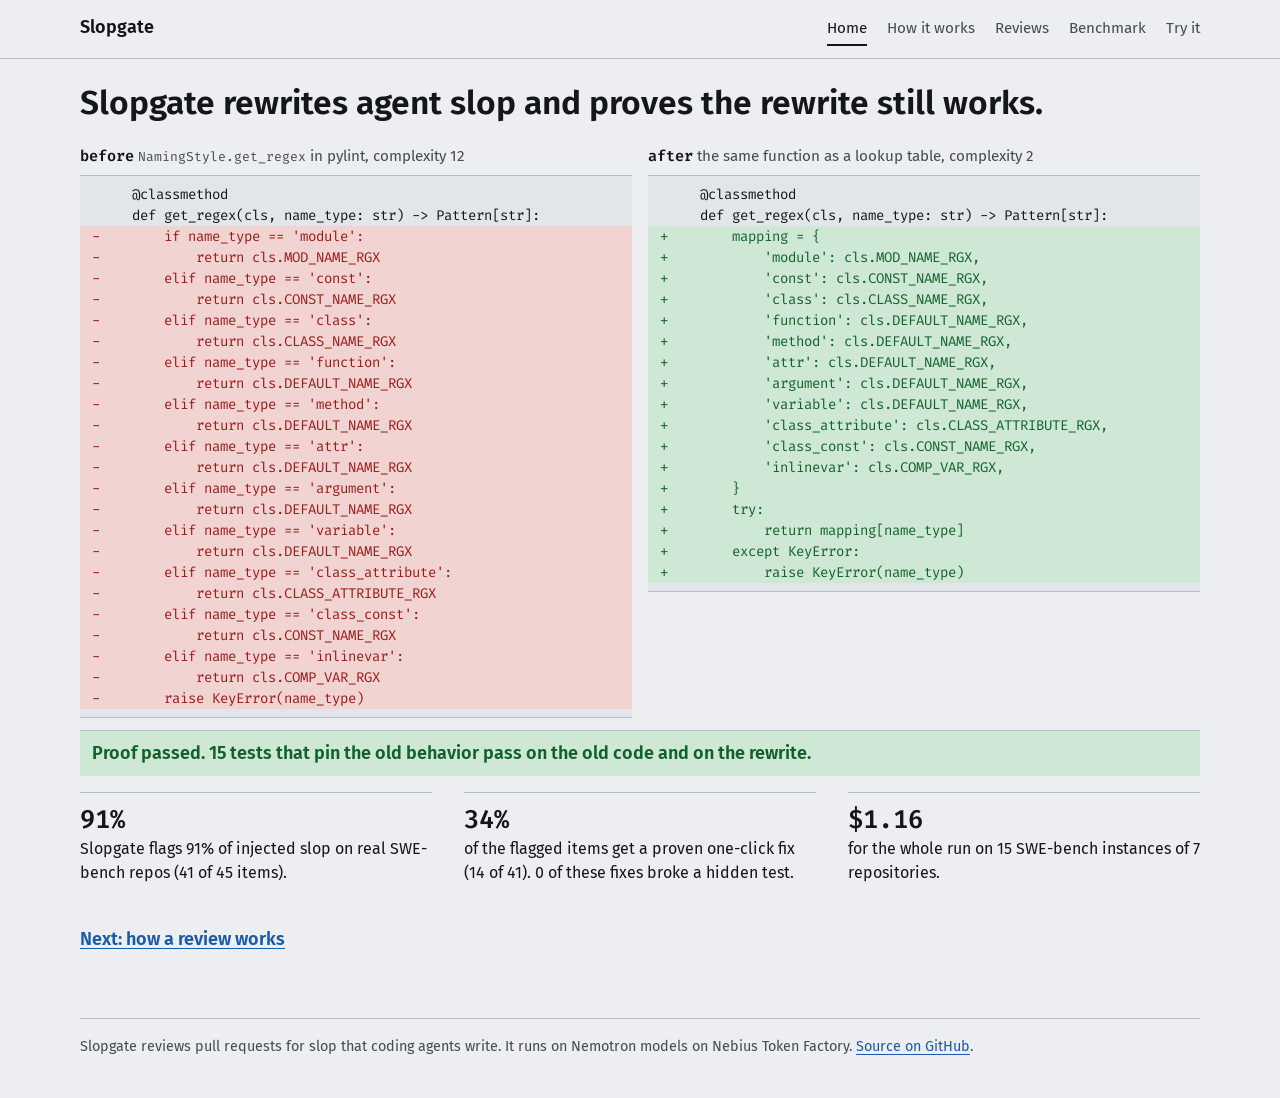
==== docs/demo/index.html @ ee25173a "ticket-64: feat(demo): add the 5-page showcase site with recorded reviews and a live try-it panel Pa" ====
<!doctype html>
<html lang="en">
<head>
<meta charset="utf-8">
<meta name="viewport" content="width=device-width, initial-scale=1">
<title>Slopgate</title>
<link rel="stylesheet" href="style.css">
</head>
<body>
<header class="top"><div class="topbar"><a class="brand" href="index.html">Slopgate</a><nav aria-label="Pages"><a href="index.html" aria-current="page">Home</a><a href="how.html">How it works</a><a href="reviews.html">Reviews</a><a href="benchmark.html">Benchmark</a><a href="try.html">Try it</a></nav></div></header>
<main>
<h1>Slopgate rewrites agent slop and proves the rewrite still works.</h1>
<div class="wide pair">
<figure><figcaption><span class="tag">before</span> <code>NamingStyle.get_regex</code> in pylint, complexity 12</figcaption><pre class="diff" tabindex="0"><code><span class="l ctx">     @classmethod</span><span class="l ctx">     def get_regex(cls, name_type: str) -&gt; Pattern[str]:</span><span class="l del">-        if name_type == &#x27;module&#x27;:</span><span class="l del">-            return cls.MOD_NAME_RGX</span><span class="l del">-        elif name_type == &#x27;const&#x27;:</span><span class="l del">-            return cls.CONST_NAME_RGX</span><span class="l del">-        elif name_type == &#x27;class&#x27;:</span><span class="l del">-            return cls.CLASS_NAME_RGX</span><span class="l del">-        elif name_type == &#x27;function&#x27;:</span><span class="l del">-            return cls.DEFAULT_NAME_RGX</span><span class="l del">-        elif name_type == &#x27;method&#x27;:</span><span class="l del">-            return cls.DEFAULT_NAME_RGX</span><span class="l del">-        elif name_type == &#x27;attr&#x27;:</span><span class="l del">-            return cls.DEFAULT_NAME_RGX</span><span class="l del">-        elif name_type == &#x27;argument&#x27;:</span><span class="l del">-            return cls.DEFAULT_NAME_RGX</span><span class="l del">-        elif name_type == &#x27;variable&#x27;:</span><span class="l del">-            return cls.DEFAULT_NAME_RGX</span><span class="l del">-        elif name_type == &#x27;class_attribute&#x27;:</span><span class="l del">-            return cls.CLASS_ATTRIBUTE_RGX</span><span class="l del">-        elif name_type == &#x27;class_const&#x27;:</span><span class="l del">-            return cls.CONST_NAME_RGX</span><span class="l del">-        elif name_type == &#x27;inlinevar&#x27;:</span><span class="l del">-            return cls.COMP_VAR_RGX</span><span class="l del">-        raise KeyError(name_type)</span></code></pre></figure>
<figure><figcaption><span class="tag">after</span> the same function as a lookup table, complexity 2</figcaption><pre class="diff" tabindex="0"><code><span class="l ctx">     @classmethod</span><span class="l ctx">     def get_regex(cls, name_type: str) -&gt; Pattern[str]:</span><span class="l add">+        mapping = {</span><span class="l add">+            &#x27;module&#x27;: cls.MOD_NAME_RGX,</span><span class="l add">+            &#x27;const&#x27;: cls.CONST_NAME_RGX,</span><span class="l add">+            &#x27;class&#x27;: cls.CLASS_NAME_RGX,</span><span class="l add">+            &#x27;function&#x27;: cls.DEFAULT_NAME_RGX,</span><span class="l add">+            &#x27;method&#x27;: cls.DEFAULT_NAME_RGX,</span><span class="l add">+            &#x27;attr&#x27;: cls.DEFAULT_NAME_RGX,</span><span class="l add">+            &#x27;argument&#x27;: cls.DEFAULT_NAME_RGX,</span><span class="l add">+            &#x27;variable&#x27;: cls.DEFAULT_NAME_RGX,</span><span class="l add">+            &#x27;class_attribute&#x27;: cls.CLASS_ATTRIBUTE_RGX,</span><span class="l add">+            &#x27;class_const&#x27;: cls.CONST_NAME_RGX,</span><span class="l add">+            &#x27;inlinevar&#x27;: cls.COMP_VAR_RGX,</span><span class="l add">+        }</span><span class="l add">+        try:</span><span class="l add">+            return mapping[name_type]</span><span class="l add">+        except KeyError:</span><span class="l add">+            raise KeyError(name_type)</span></code></pre></figure>
</div>
<p class="wide verdict ok">Proof passed. 15 tests that pin the old behavior pass on the old code and on the rewrite.</p>
<ul class="wide figures">
<li><b class="num">91%</b><span>Slopgate flags 91% of injected slop on real SWE-bench repos (41 of 45 items).</span></li>
<li><b class="num">34%</b><span>of the flagged items get a proven one-click fix (14 of 41). 0 of these fixes broke a hidden test.</span></li>
<li><b class="num">$1.16</b><span>for the whole run on 15 SWE-bench instances of 7 repositories.</span></li>
</ul>
<p class="next"><a href="how.html">Next: how a review works</a></p>
</main>
<footer><p>Slopgate reviews pull requests for slop that coding agents write. It runs on Nemotron models on Nebius Token Factory. <a href="https://github.com/agno-nymous/slopgate">Source on GitHub</a>.</p></footer>

</body>
</html>
---- docs/demo/style.css ----
@font-face { font-family: "Fira Sans"; font-weight: 400; font-style: normal; font-display: swap; src: url(fonts/fira-sans-latin-400-normal.woff2) format("woff2"); }
@font-face { font-family: "Fira Sans"; font-weight: 600; font-style: normal; font-display: swap; src: url(fonts/fira-sans-latin-600-normal.woff2) format("woff2"); }
@font-face { font-family: "Fira Code"; font-weight: 400; font-style: normal; font-display: swap; src: url(fonts/fira-code-latin-400-normal.woff2) format("woff2"); }
@font-face { font-family: "Fira Code"; font-weight: 600; font-style: normal; font-display: swap; src: url(fonts/fira-code-latin-600-normal.woff2) format("woff2"); }

:root {
  --ground: #eceef1;
  --paper: #e2e5e9;
  --ink: #14171a;
  --muted: #444b53;
  --rule: #b9bfc6;
  --link: #1a5aa8;
  --keep: #11622a;
  --keep-wash: #cfe8d6;
  --drop: #9a1c1b;
  --drop-wash: #f1d3d1;
  --note: #5f4300;
  --note-wash: #e8dfbf;
  --hunk: #4a525a;
  --sans: "Fira Sans", system-ui, -apple-system, "Segoe UI", sans-serif;
  --mono: "Fira Code", ui-monospace, "SF Mono", Menlo, Consolas, monospace;
  color-scheme: light;
}
@media (prefers-color-scheme: dark) {
  :root {
    --ground: #14171b; --paper: #1b2025; --ink: #e6e9ec; --muted: #a3abb4; --rule: #343b43; --link: #7db3f2;
    --keep: #72d08d; --keep-wash: #17301f; --drop: #ff9490; --drop-wash: #3a1b1b; --note: #e6c66d; --note-wash: #33290f; --hunk: #9aa3ad;
    color-scheme: dark;
  }
}

* { box-sizing: border-box; }
html { font-size: 100%; -webkit-text-size-adjust: 100%; }
body { margin: 0; background: var(--ground); color: var(--ink); font: 400 1.0625rem/1.6 var(--sans); }
@media (min-width: 48rem) { body { font-size: 1.125rem; } }

a { color: var(--link); text-underline-offset: 0.18em; transition: color 150ms; }
a:hover { color: var(--ink); }
:focus-visible { outline: 2px solid var(--link); outline-offset: 2px; }
code { font-family: var(--mono); font-size: 0.86em; font-variant-ligatures: none; }
h1, h2 { font-family: var(--sans); font-weight: 600; text-wrap: balance; margin: 0; }
h1 { font-size: clamp(1.65rem, 1.2rem + 1.5vw, 2.1rem); line-height: 1.22; }
h2 { font-size: 1.25rem; line-height: 1.3; margin-top: 2.5rem; }
p { margin: 1rem 0 0; max-width: 55ch; text-wrap: pretty; }
::placeholder { color: var(--muted); opacity: 1; }
h1, h2, p, li, summary { overflow-wrap: anywhere; }
ul, ol { margin: 0; padding: 0; }

.top { border-bottom: 1px solid var(--rule); }
.topbar { max-width: 72rem; margin: 0 auto; padding: 0.75rem max(16px, env(safe-area-inset-right, 0px)) 0.75rem max(16px, env(safe-area-inset-left, 0px)); display: flex; flex-wrap: wrap; align-items: baseline; justify-content: space-between; gap: 0.25rem 1.5rem; }
.brand { font-weight: 600; color: var(--ink); text-decoration: none; }
nav { display: flex; flex-wrap: wrap; gap: 0.25rem 1.25rem; font-size: 0.95rem; }
nav a { color: var(--muted); text-decoration: none; padding: 0.25rem 0; border-bottom: 2px solid transparent; }
nav a:hover { color: var(--ink); }
nav a[aria-current] { color: var(--ink); border-bottom-color: var(--ink); }

main, footer { max-width: 72rem; margin: 0 auto; padding-left: max(16px, env(safe-area-inset-left, 0px)); padding-right: max(16px, env(safe-area-inset-right, 0px)); }
main { padding-top: 1.5rem; padding-bottom: 1rem; }
main > * { max-width: 45rem; }
main > p { max-width: 55ch; }
main > .wide, main > h1 { max-width: none; }
footer { padding-top: 1rem; padding-bottom: 2.5rem; color: var(--muted); font-size: 0.9rem; }
footer p { border-top: 1px solid var(--rule); padding-top: 1rem; margin-top: 2rem; max-width: none; }
.next { margin-top: 2.5rem; font-weight: 600; }
.sr { position: absolute; width: 1px; height: 1px; overflow: hidden; clip-path: inset(50%); white-space: nowrap; }
.ok { color: var(--keep); font-weight: 600; }

pre.diff { margin: 0; padding: 0.5rem 0; overflow-x: auto; background: var(--paper); border-top: 1px solid var(--rule); border-bottom: 1px solid var(--rule); font: 400 0.875rem/1.5 var(--mono); font-variant-ligatures: none; tab-size: 4; max-width: 100%; }
pre.diff code { font: inherit; display: block; min-width: max-content; }
.l { display: block; padding: 0 12px; white-space: pre; }
.add { background: var(--keep-wash); color: var(--keep); }
.del { background: var(--drop-wash); color: var(--drop); }
.hunk { color: var(--hunk); }
.ctx { color: var(--ink); }
.cmd { margin-top: 0.5rem; }
.tests { margin-top: 0.5rem; max-height: 28rem; }

.verdict { margin: 0.75rem 0 0; padding: 0.5rem 12px; font-weight: 600; border-top: 1px solid var(--rule); }
.verdict.ok { background: var(--keep-wash); color: var(--keep); }

.pair { display: grid; grid-template-columns: 1fr; gap: 1.5rem 1rem; margin-top: 1.25rem; }
@media (min-width: 62rem) { .pair { grid-template-columns: 1fr 1fr; } }
.pair figure { margin: 0; min-width: 0; }
figcaption { font-size: 0.95rem; color: var(--muted); margin-bottom: 0.4rem; }
.tag { font-family: var(--mono); font-weight: 600; color: var(--ink); }

.figures { list-style: none; margin-top: 1rem; display: grid; gap: 1rem 2rem; }
@media (min-width: 62rem) { .figures { grid-template-columns: repeat(3, 1fr); } }
.figures li { display: grid; gap: 0.1rem; align-content: start; padding-top: 0.75rem; border-top: 1px solid var(--rule); font-size: 1rem; line-height: 1.5; }
.num { font: 600 1.6rem/1.2 var(--mono); font-variant-ligatures: none; }

.flow { list-style: none; margin-top: 1.5rem; }
.flow li { display: grid; grid-template-columns: 2rem 1fr; gap: 0 0.5rem; padding: 0.9rem 0; border-top: 1px solid var(--rule); }
.flow h2 { margin: 0; font-size: 1.1rem; }
.flow p { margin: 0.2rem 0 0; }
.n { font: 600 1rem/1.6 var(--mono); color: var(--muted); }
.sandbox { margin-top: 0; padding: 0 12px; border: 1px solid var(--ink); }
.sandbox .flow { margin-top: 0; }
.sandbox .label { max-width: none; margin: 0; padding: 0.4rem 0; font: 600 0.85rem/1.4 var(--mono); }
.sandbox .flow li:first-child { border-top: 1px solid var(--rule); }

.list { list-style: none; margin-top: 1.5rem; }
.list li { padding: 1rem 0; border-top: 1px solid var(--rule); }
.list h2 { margin: 0; font-size: 1.2rem; }
.list p { margin: 0.2rem 0 0; }
.meta { color: var(--muted); font-size: 0.95rem; }
.kind code { font-weight: 400; color: var(--muted); }
.facts { color: var(--muted); }
section { margin-top: 0.5rem; }
section > .diff { margin-top: 1rem; }

details { margin-top: 1rem; }
summary { cursor: pointer; font-weight: 600; }
details > pre, details > table { margin-top: 0.75rem; }
.times table { border-collapse: collapse; width: 100%; max-width: 45rem; font-size: 0.95rem; }
.times td { padding: 0.35rem 0; border-top: 1px solid var(--rule); vertical-align: middle; }
.times th { text-align: left; font-weight: 600; padding: 0.25rem 0; }
.times th.r { text-align: right; padding-right: 0.75rem; }
.times .r { text-align: right; font-family: var(--mono); padding: 0.35rem 0.75rem; white-space: nowrap; }
.times .bar { width: 30%; padding: 0; display: table-cell; }
.times .bar i { display: block; height: 6px; background: var(--ink); }
.note { color: var(--muted); font-size: 0.95rem; }

.waffle { margin-top: 1rem; display: grid; gap: 0.5rem; }
.row { display: grid; grid-template-columns: 9.5rem 1fr 4rem; gap: 0.25rem 0.75rem; align-items: center; border-top: 1px solid var(--rule); padding-top: 0.5rem; }
.row .kind { font-size: 0.8rem; }
.cells { display: flex; flex-wrap: wrap; gap: 3px; }
.cell { display: inline-block; width: 14px; height: 14px; border: 1px solid var(--ink); }
.cell.proven { background: var(--keep); border-color: var(--keep); }
.cell.note { background: transparent; }
.cell.missed { background: var(--hunk); border-color: var(--hunk); }
.count { font: 400 0.85rem var(--mono); text-align: right; color: var(--muted); }
.legend { color: var(--muted); font-size: 0.95rem; }
.legend span { margin-right: 1rem; white-space: nowrap; }
@media (max-width: 40rem) { .row { grid-template-columns: 1fr auto; } .row .cells { grid-column: 1 / -1; grid-row: 2; } }

.steps { margin: 1rem 0 0 1.25rem; max-width: 45rem; }
.steps li { margin-top: 0.75rem; padding-left: 0.25rem; max-width: 55ch; }
.steps .diff { margin-top: 0.5rem; }

.live { margin-top: 1.5rem; max-width: 45rem; }
.live .note, .live .verdict { max-width: 55ch; }

@media (prefers-reduced-motion: reduce) { * { transition: none !important; animation: none !important; } }
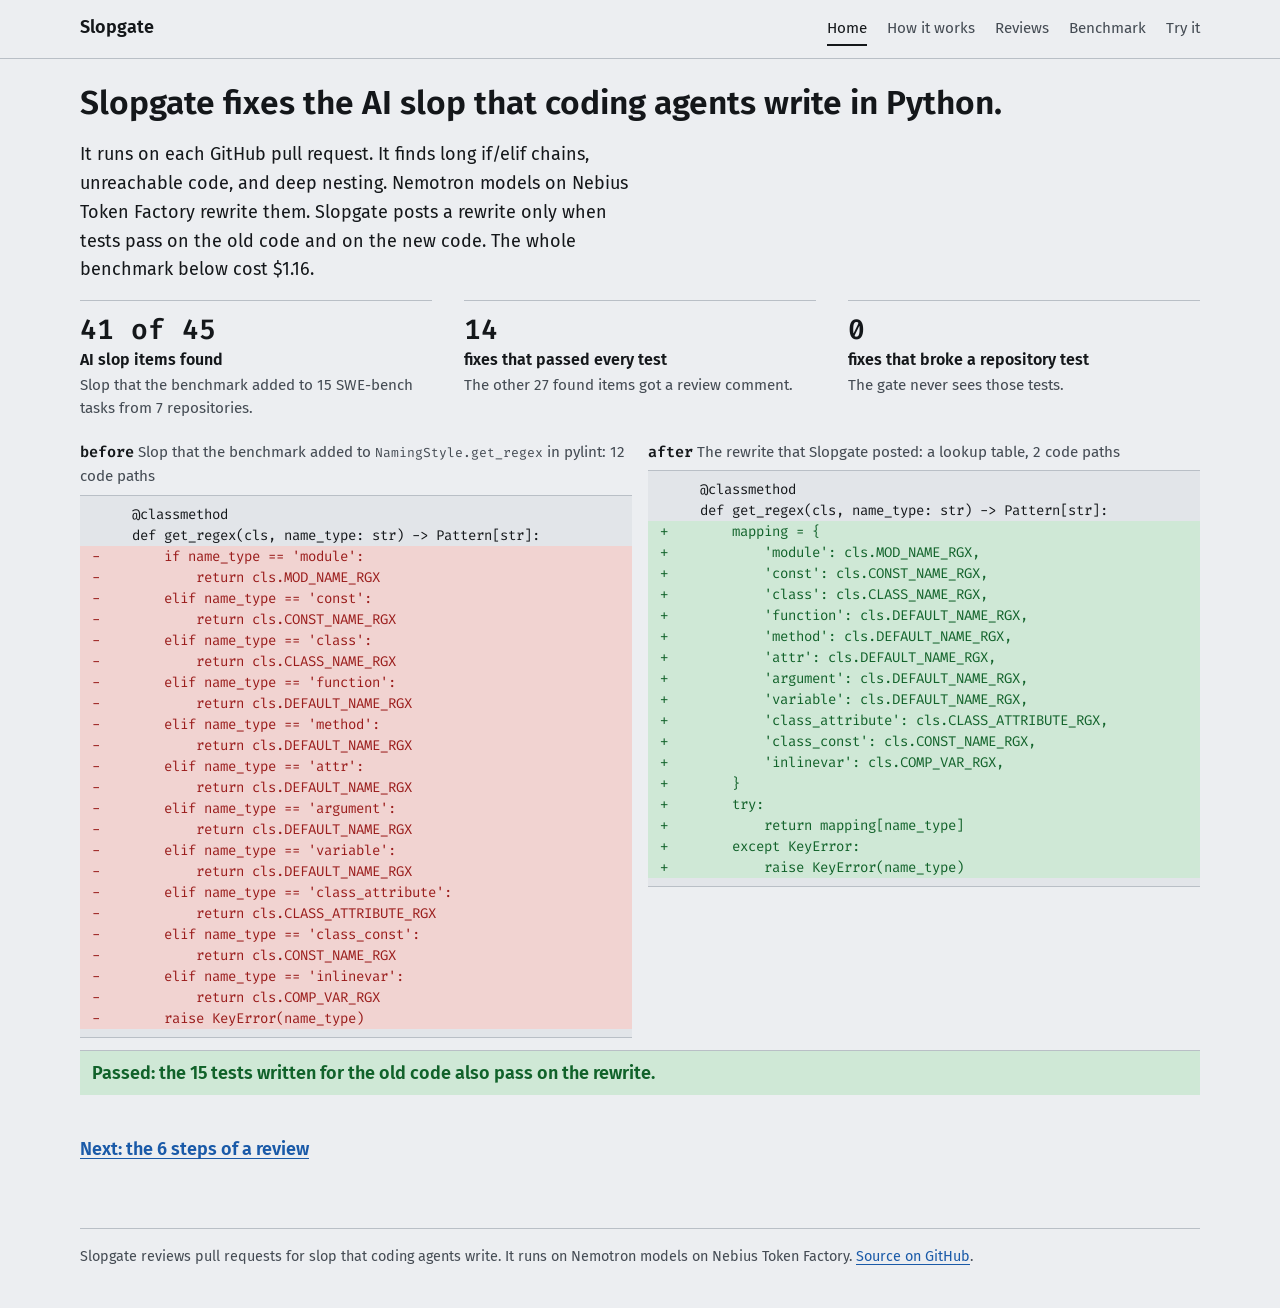
==== commit 3115d373: "ticket-64: feat(demo): rewrite the showcase copy in plain words and name the AI slop Co-Authored-By:" ====
--- a/docs/demo/index.html
+++ b/docs/demo/index.html
@@ -9,18 +9,19 @@
 <body>
 <header class="top"><div class="topbar"><a class="brand" href="index.html">Slopgate</a><nav aria-label="Pages"><a href="index.html" aria-current="page">Home</a><a href="how.html">How it works</a><a href="reviews.html">Reviews</a><a href="benchmark.html">Benchmark</a><a href="try.html">Try it</a></nav></div></header>
 <main>
-<h1>Slopgate rewrites agent slop and proves the rewrite still works.</h1>
+<h1>Slopgate fixes the AI slop that coding agents write in Python.</h1>
+<p>It runs on each GitHub pull request. It finds long if/elif chains, unreachable code, and deep nesting. Nemotron models on Nebius Token Factory rewrite them. Slopgate posts a rewrite only when tests pass on the old code and on the new code. The whole benchmark below cost $1.16.</p>
+<ul class="wide figures">
+<li><b class="num">41 of 45</b><span class="what">AI slop items found</span><span class="more">Slop that the benchmark added to 15 SWE-bench tasks from 7 repositories.</span></li>
+<li><b class="num">14</b><span class="what">fixes that passed every test</span><span class="more">The other 27 found items got a review comment.</span></li>
+<li><b class="num">0</b><span class="what">fixes that broke a repository test</span><span class="more">The gate never sees those tests.</span></li>
+</ul>
 <div class="wide pair">
-<figure><figcaption><span class="tag">before</span> <code>NamingStyle.get_regex</code> in pylint, complexity 12</figcaption><pre class="diff" tabindex="0"><code><span class="l ctx">     @classmethod</span><span class="l ctx">     def get_regex(cls, name_type: str) -&gt; Pattern[str]:</span><span class="l del">-        if name_type == &#x27;module&#x27;:</span><span class="l del">-            return cls.MOD_NAME_RGX</span><span class="l del">-        elif name_type == &#x27;const&#x27;:</span><span class="l del">-            return cls.CONST_NAME_RGX</span><span class="l del">-        elif name_type == &#x27;class&#x27;:</span><span class="l del">-            return cls.CLASS_NAME_RGX</span><span class="l del">-        elif name_type == &#x27;function&#x27;:</span><span class="l del">-            return cls.DEFAULT_NAME_RGX</span><span class="l del">-        elif name_type == &#x27;method&#x27;:</span><span class="l del">-            return cls.DEFAULT_NAME_RGX</span><span class="l del">-        elif name_type == &#x27;attr&#x27;:</span><span class="l del">-            return cls.DEFAULT_NAME_RGX</span><span class="l del">-        elif name_type == &#x27;argument&#x27;:</span><span class="l del">-            return cls.DEFAULT_NAME_RGX</span><span class="l del">-        elif name_type == &#x27;variable&#x27;:</span><span class="l del">-            return cls.DEFAULT_NAME_RGX</span><span class="l del">-        elif name_type == &#x27;class_attribute&#x27;:</span><span class="l del">-            return cls.CLASS_ATTRIBUTE_RGX</span><span class="l del">-        elif name_type == &#x27;class_const&#x27;:</span><span class="l del">-            return cls.CONST_NAME_RGX</span><span class="l del">-        elif name_type == &#x27;inlinevar&#x27;:</span><span class="l del">-            return cls.COMP_VAR_RGX</span><span class="l del">-        raise KeyError(name_type)</span></code></pre></figure>
-<figure><figcaption><span class="tag">after</span> the same function as a lookup table, complexity 2</figcaption><pre class="diff" tabindex="0"><code><span class="l ctx">     @classmethod</span><span class="l ctx">     def get_regex(cls, name_type: str) -&gt; Pattern[str]:</span><span class="l add">+        mapping = {</span><span class="l add">+            &#x27;module&#x27;: cls.MOD_NAME_RGX,</span><span class="l add">+            &#x27;const&#x27;: cls.CONST_NAME_RGX,</span><span class="l add">+            &#x27;class&#x27;: cls.CLASS_NAME_RGX,</span><span class="l add">+            &#x27;function&#x27;: cls.DEFAULT_NAME_RGX,</span><span class="l add">+            &#x27;method&#x27;: cls.DEFAULT_NAME_RGX,</span><span class="l add">+            &#x27;attr&#x27;: cls.DEFAULT_NAME_RGX,</span><span class="l add">+            &#x27;argument&#x27;: cls.DEFAULT_NAME_RGX,</span><span class="l add">+            &#x27;variable&#x27;: cls.DEFAULT_NAME_RGX,</span><span class="l add">+            &#x27;class_attribute&#x27;: cls.CLASS_ATTRIBUTE_RGX,</span><span class="l add">+            &#x27;class_const&#x27;: cls.CONST_NAME_RGX,</span><span class="l add">+            &#x27;inlinevar&#x27;: cls.COMP_VAR_RGX,</span><span class="l add">+        }</span><span class="l add">+        try:</span><span class="l add">+            return mapping[name_type]</span><span class="l add">+        except KeyError:</span><span class="l add">+            raise KeyError(name_type)</span></code></pre></figure>
+<figure><figcaption><span class="tag">before</span> Slop that the benchmark added to <code>NamingStyle.get_regex</code> in pylint: 12 code paths</figcaption><pre class="diff" tabindex="0"><code><span class="l ctx">     @classmethod</span><span class="l ctx">     def get_regex(cls, name_type: str) -&gt; Pattern[str]:</span><span class="l del">-        if name_type == &#x27;module&#x27;:</span><span class="l del">-            return cls.MOD_NAME_RGX</span><span class="l del">-        elif name_type == &#x27;const&#x27;:</span><span class="l del">-            return cls.CONST_NAME_RGX</span><span class="l del">-        elif name_type == &#x27;class&#x27;:</span><span class="l del">-            return cls.CLASS_NAME_RGX</span><span class="l del">-        elif name_type == &#x27;function&#x27;:</span><span class="l del">-            return cls.DEFAULT_NAME_RGX</span><span class="l del">-        elif name_type == &#x27;method&#x27;:</span><span class="l del">-            return cls.DEFAULT_NAME_RGX</span><span class="l del">-        elif name_type == &#x27;attr&#x27;:</span><span class="l del">-            return cls.DEFAULT_NAME_RGX</span><span class="l del">-        elif name_type == &#x27;argument&#x27;:</span><span class="l del">-            return cls.DEFAULT_NAME_RGX</span><span class="l del">-        elif name_type == &#x27;variable&#x27;:</span><span class="l del">-            return cls.DEFAULT_NAME_RGX</span><span class="l del">-        elif name_type == &#x27;class_attribute&#x27;:</span><span class="l del">-            return cls.CLASS_ATTRIBUTE_RGX</span><span class="l del">-        elif name_type == &#x27;class_const&#x27;:</span><span class="l del">-            return cls.CONST_NAME_RGX</span><span class="l del">-        elif name_type == &#x27;inlinevar&#x27;:</span><span class="l del">-            return cls.COMP_VAR_RGX</span><span class="l del">-        raise KeyError(name_type)</span></code></pre></figure>
+<figure><figcaption><span class="tag">after</span> The rewrite that Slopgate posted: a lookup table, 2 code paths</figcaption><pre class="diff" tabindex="0"><code><span class="l ctx">     @classmethod</span><span class="l ctx">     def get_regex(cls, name_type: str) -&gt; Pattern[str]:</span><span class="l add">+        mapping = {</span><span class="l add">+            &#x27;module&#x27;: cls.MOD_NAME_RGX,</span><span class="l add">+            &#x27;const&#x27;: cls.CONST_NAME_RGX,</span><span class="l add">+            &#x27;class&#x27;: cls.CLASS_NAME_RGX,</span><span class="l add">+            &#x27;function&#x27;: cls.DEFAULT_NAME_RGX,</span><span class="l add">+            &#x27;method&#x27;: cls.DEFAULT_NAME_RGX,</span><span class="l add">+            &#x27;attr&#x27;: cls.DEFAULT_NAME_RGX,</span><span class="l add">+            &#x27;argument&#x27;: cls.DEFAULT_NAME_RGX,</span><span class="l add">+            &#x27;variable&#x27;: cls.DEFAULT_NAME_RGX,</span><span class="l add">+            &#x27;class_attribute&#x27;: cls.CLASS_ATTRIBUTE_RGX,</span><span class="l add">+            &#x27;class_const&#x27;: cls.CONST_NAME_RGX,</span><span class="l add">+            &#x27;inlinevar&#x27;: cls.COMP_VAR_RGX,</span><span class="l add">+        }</span><span class="l add">+        try:</span><span class="l add">+            return mapping[name_type]</span><span class="l add">+        except KeyError:</span><span class="l add">+            raise KeyError(name_type)</span></code></pre></figure>
 </div>
-<p class="wide verdict ok">Proof passed. 15 tests that pin the old behavior pass on the old code and on the rewrite.</p>
-<ul class="wide figures">
-<li><b class="num">91%</b><span>Slopgate flags 91% of injected slop on real SWE-bench repos (41 of 45 items).</span></li>
-<li><b class="num">34%</b><span>of the flagged items get a proven one-click fix (14 of 41). 0 of these fixes broke a hidden test.</span></li>
-<li><b class="num">$1.16</b><span>for the whole run on 15 SWE-bench instances of 7 repositories.</span></li>
-</ul>
-<p class="next"><a href="how.html">Next: how a review works</a></p>
+<p class="wide verdict ok">Passed: the 15 tests written for the old code also pass on the rewrite.</p>
+<p class="next"><a href="how.html">Next: the 6 steps of a review</a></p>
 </main>
 <footer><p>Slopgate reviews pull requests for slop that coding agents write. It runs on Nemotron models on Nebius Token Factory. <a href="https://github.com/agno-nymous/slopgate">Source on GitHub</a>.</p></footer>
 
--- a/docs/demo/style.css
+++ b/docs/demo/style.css
@@ -63,7 +63,7 @@
 footer p { border-top: 1px solid var(--rule); padding-top: 1rem; margin-top: 2rem; max-width: none; }
 .next { margin-top: 2.5rem; font-weight: 600; }
 .sr { position: absolute; width: 1px; height: 1px; overflow: hidden; clip-path: inset(50%); white-space: nowrap; }
-.ok { color: var(--keep); font-weight: 600; }
+.pos { margin: 0 0 0.5rem; color: var(--muted); font-size: 0.9rem; }
 
 pre.diff { margin: 0; padding: 0.5rem 0; overflow-x: auto; background: var(--paper); border-top: 1px solid var(--rule); border-bottom: 1px solid var(--rule); font: 400 0.875rem/1.5 var(--mono); font-variant-ligatures: none; tab-size: 4; max-width: 100%; }
 pre.diff code { font: inherit; display: block; min-width: max-content; }
@@ -87,24 +87,27 @@
 .figures { list-style: none; margin-top: 1rem; display: grid; gap: 1rem 2rem; }
 @media (min-width: 62rem) { .figures { grid-template-columns: repeat(3, 1fr); } }
 .figures li { display: grid; gap: 0.1rem; align-content: start; padding-top: 0.75rem; border-top: 1px solid var(--rule); font-size: 1rem; line-height: 1.5; }
-.num { font: 600 1.6rem/1.2 var(--mono); font-variant-ligatures: none; }
+.num { font: 600 1.75rem/1.2 var(--mono); font-variant-ligatures: none; }
+.figures .what { font-weight: 600; }
+.figures .more { color: var(--muted); font-size: 0.95rem; }
 
 .flow { list-style: none; margin-top: 1.5rem; }
 .flow li { display: grid; grid-template-columns: 2rem 1fr; gap: 0 0.5rem; padding: 0.9rem 0; border-top: 1px solid var(--rule); }
 .flow h2 { margin: 0; font-size: 1.1rem; }
 .flow p { margin: 0.2rem 0 0; }
 .n { font: 600 1rem/1.6 var(--mono); color: var(--muted); }
-.sandbox { margin-top: 0; padding: 0 12px; border: 1px solid var(--ink); }
+.sandbox { margin: 0 0 0 -14px; padding: 0 0 0 12px; border-left: 2px solid var(--ink); }
 .sandbox .flow { margin-top: 0; }
-.sandbox .label { max-width: none; margin: 0; padding: 0.4rem 0; font: 600 0.85rem/1.4 var(--mono); }
-.sandbox .flow li:first-child { border-top: 1px solid var(--rule); }
+.sandbox .label { max-width: none; margin: 0; padding: 0.5rem 0 0.1rem; font: 600 0.85rem/1.4 var(--mono); border-top: 1px solid var(--rule); }
+.sandbox .flow li:first-child { border-top: 0; }
+.sandbox + .flow { margin-top: 0; }
 
 .list { list-style: none; margin-top: 1.5rem; }
 .list li { padding: 1rem 0; border-top: 1px solid var(--rule); }
 .list h2 { margin: 0; font-size: 1.2rem; }
 .list p { margin: 0.2rem 0 0; }
 .meta { color: var(--muted); font-size: 0.95rem; }
-.kind code { font-weight: 400; color: var(--muted); }
+p.kind { margin-top: 0.25rem; color: var(--muted); }
 .facts { color: var(--muted); }
 section { margin-top: 0.5rem; }
 section > .diff { margin-top: 1rem; }
@@ -122,21 +125,23 @@
 .note { color: var(--muted); font-size: 0.95rem; }
 
 .waffle { margin-top: 1rem; display: grid; gap: 0.5rem; }
-.row { display: grid; grid-template-columns: 9.5rem 1fr 4rem; gap: 0.25rem 0.75rem; align-items: center; border-top: 1px solid var(--rule); padding-top: 0.5rem; }
+.row { display: grid; grid-template-columns: 9.5rem auto 1fr; gap: 0.25rem 0.75rem; align-items: center; border-top: 1px solid var(--rule); padding-top: 0.5rem; }
 .row .kind { font-size: 0.8rem; }
 .cells { display: flex; flex-wrap: wrap; gap: 3px; }
 .cell { display: inline-block; width: 14px; height: 14px; border: 1px solid var(--ink); }
-.cell.proven { background: var(--keep); border-color: var(--keep); }
+.cell.proven { background: var(--ink); border-color: var(--ink); }
 .cell.note { background: transparent; }
-.cell.missed { background: var(--hunk); border-color: var(--hunk); }
-.count { font: 400 0.85rem var(--mono); text-align: right; color: var(--muted); }
+.cell.missed { background: var(--rule); border-color: var(--rule); }
+.count { font: 400 0.85rem var(--mono); color: var(--muted); }
 .legend { color: var(--muted); font-size: 0.95rem; }
 .legend span { margin-right: 1rem; white-space: nowrap; }
-@media (max-width: 40rem) { .row { grid-template-columns: 1fr auto; } .row .cells { grid-column: 1 / -1; grid-row: 2; } }
+@media (max-width: 40rem) { .row { grid-template-columns: 1fr auto; } .row .cells { grid-column: 1 / -1; grid-row: 2; } .count { text-align: right; } }
+@media (max-width: 30rem) { nav { gap: 0.25rem 0.75rem; font-size: 0.875rem; } }
 
 .steps { margin: 1rem 0 0 1.25rem; max-width: 45rem; }
 .steps li { margin-top: 0.75rem; padding-left: 0.25rem; max-width: 55ch; }
 .steps .diff { margin-top: 0.5rem; }
+.steps .cmd .l { white-space: pre-wrap; overflow-wrap: anywhere; }
 
 .live { margin-top: 1.5rem; max-width: 45rem; }
 .live .note, .live .verdict { max-width: 55ch; }
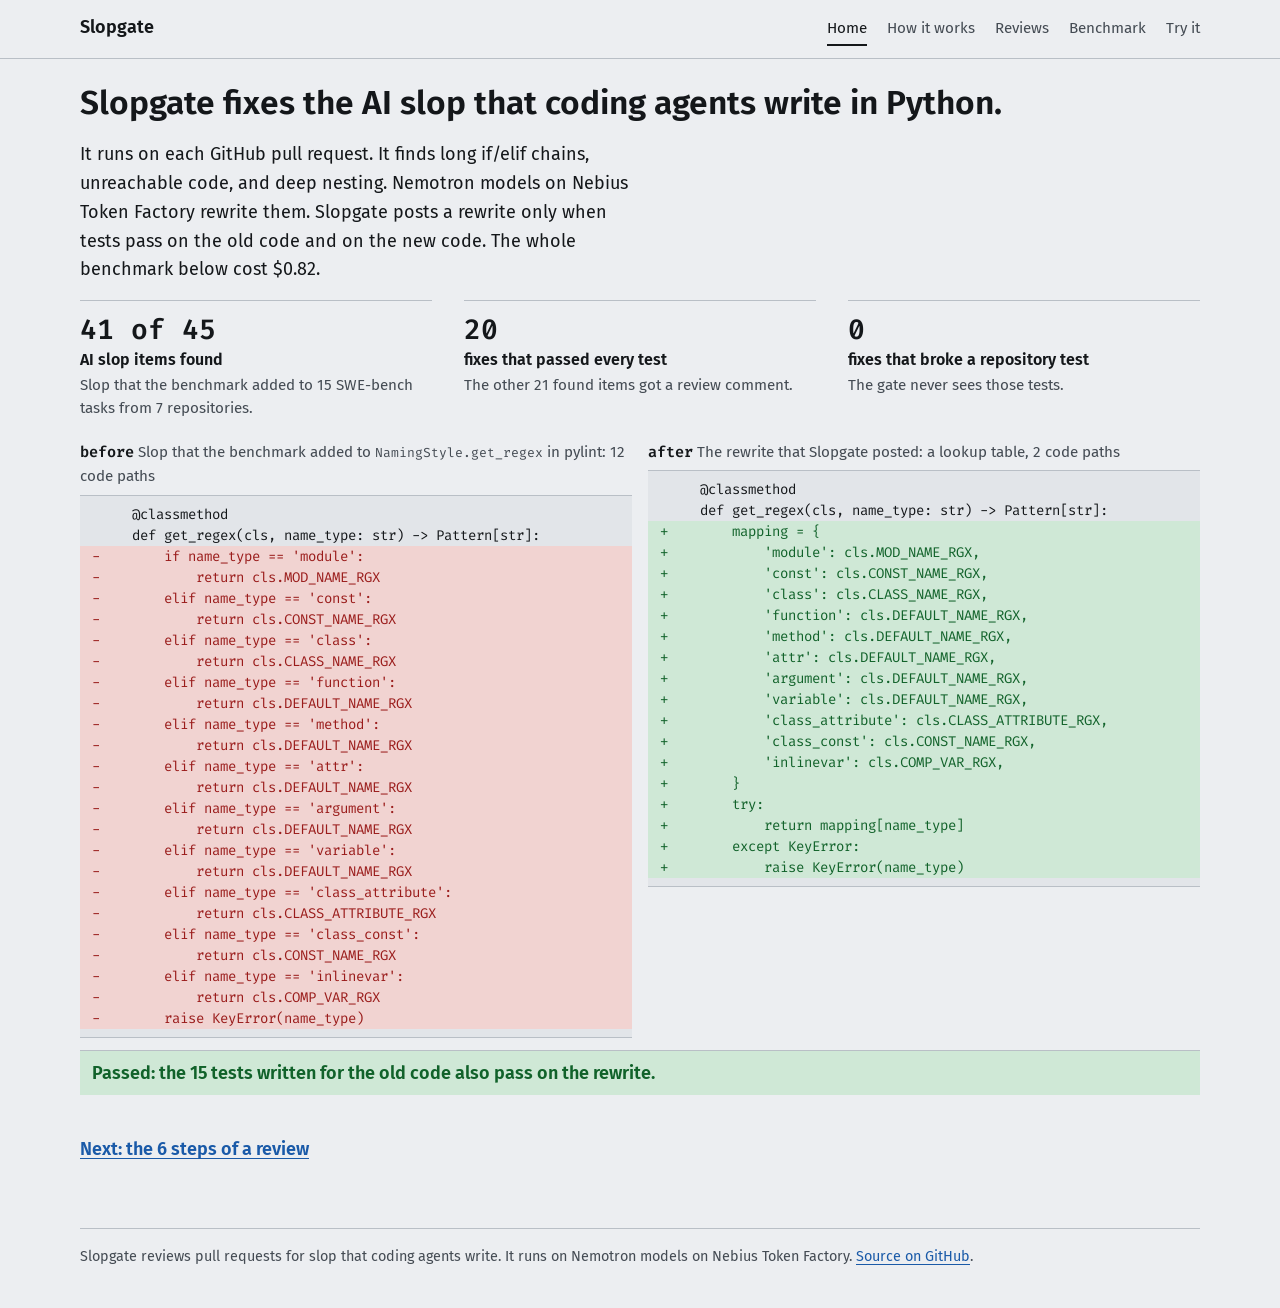
==== commit 3088f449: "ticket-77: feat(config): move Super to Nemotron 3.5 Super VL Nemotron 3 Super stops on Token Factory" ====
--- a/docs/demo/index.html
+++ b/docs/demo/index.html
@@ -10,10 +10,10 @@
 <header class="top"><div class="topbar"><a class="brand" href="index.html">Slopgate</a><nav aria-label="Pages"><a href="index.html" aria-current="page">Home</a><a href="how.html">How it works</a><a href="reviews.html">Reviews</a><a href="benchmark.html">Benchmark</a><a href="try.html">Try it</a></nav></div></header>
 <main>
 <h1>Slopgate fixes the AI slop that coding agents write in Python.</h1>
-<p>It runs on each GitHub pull request. It finds long if/elif chains, unreachable code, and deep nesting. Nemotron models on Nebius Token Factory rewrite them. Slopgate posts a rewrite only when tests pass on the old code and on the new code. The whole benchmark below cost $1.16.</p>
+<p>It runs on each GitHub pull request. It finds long if/elif chains, unreachable code, and deep nesting. Nemotron models on Nebius Token Factory rewrite them. Slopgate posts a rewrite only when tests pass on the old code and on the new code. The whole benchmark below cost $0.82.</p>
 <ul class="wide figures">
 <li><b class="num">41 of 45</b><span class="what">AI slop items found</span><span class="more">Slop that the benchmark added to 15 SWE-bench tasks from 7 repositories.</span></li>
-<li><b class="num">14</b><span class="what">fixes that passed every test</span><span class="more">The other 27 found items got a review comment.</span></li>
+<li><b class="num">20</b><span class="what">fixes that passed every test</span><span class="more">The other 21 found items got a review comment.</span></li>
 <li><b class="num">0</b><span class="what">fixes that broke a repository test</span><span class="more">The gate never sees those tests.</span></li>
 </ul>
 <div class="wide pair">
